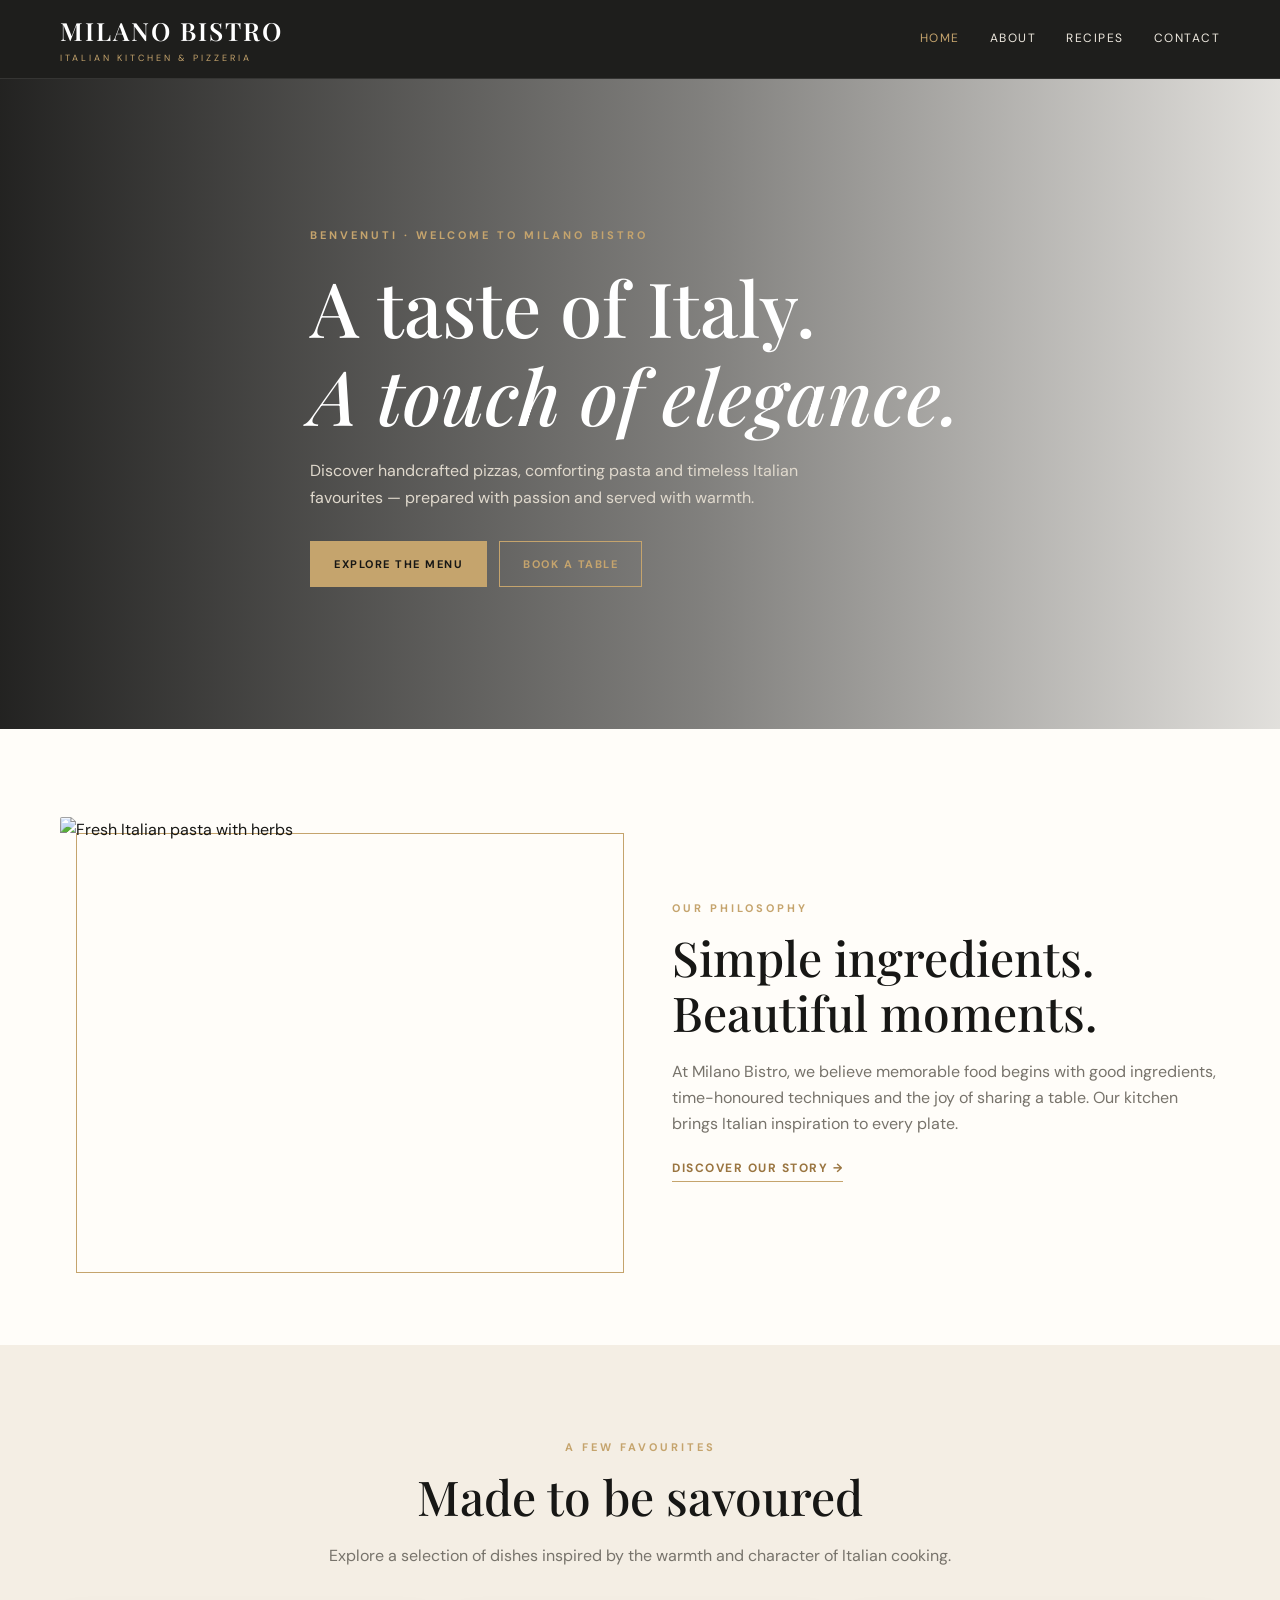
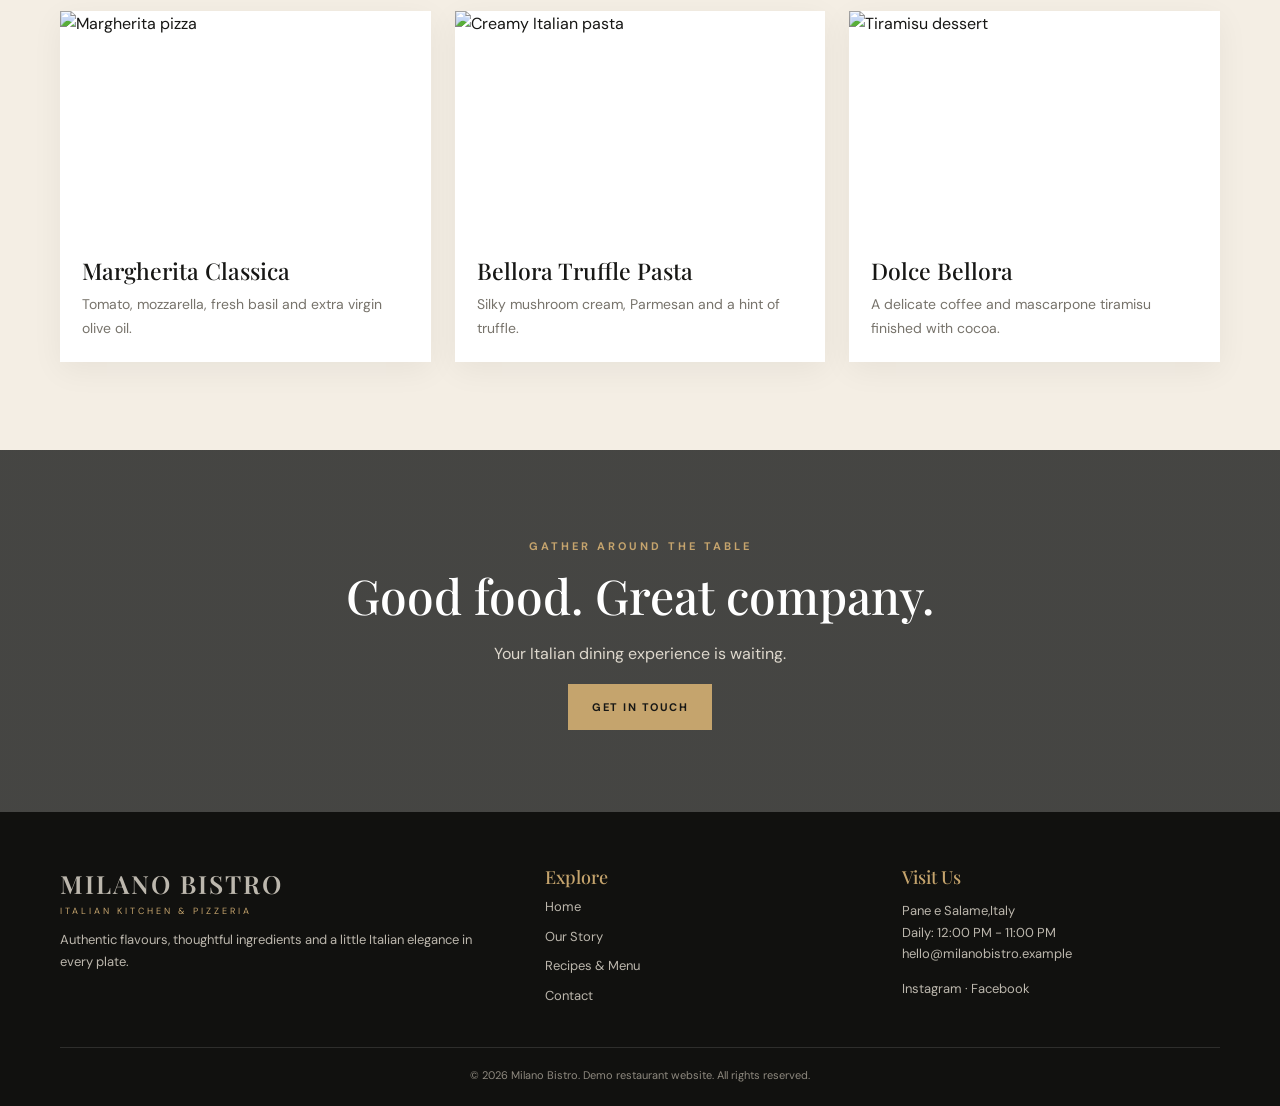
==== Milano bistro/index.html @ 6fd8dcc9 "changes were made in the names" ====
<!DOCTYPE html>
<html lang="en">
<head>
  <meta charset="UTF-8">
  <meta name="viewport" content="width=device-width, initial-scale=1.0">
  <meta name="description" content="Milano Bistro Italian Kitchen & Pizzeria — authentic Italian flavours with a contemporary touch.">
  <title>Home | MILANO BISTRO</title>
  <link rel="stylesheet" href="style.css">
</head>
<body>

<header class="site-header">
  <div class="container nav-wrap">
    <a class="brand" href="index.html"><strong>MILANO BISTRO</strong><span>ITALIAN KITCHEN & PIZZERIA</span></a>
    <button class="nav-toggle" aria-label="Open navigation" onclick="document.querySelector('.nav-links').classList.toggle('open')">MENU ☰</button>
    <nav class="nav-links">
      <a class="active" href="index.html">Home</a>
      <a class="" href="aboutus.html">About</a>
      <a class="" href="recipes.html">Recipes</a>
      <a class="" href="contactus.html">Contact</a>
    </nav>
  </div>
</header>

<main>
  <section class="hero">
    <div class="container hero-content">
      <span class="eyebrow">Benvenuti · Welcome to Milano Bistro</span>
      <h1>A taste of Italy.<br><em>A touch of elegance.</em></h1>
      <p>Discover handcrafted pizzas, comforting pasta and timeless Italian favourites — prepared with passion and served with warmth.</p>
      <div class="hero-actions"><a class="btn" href="recipes.html">Explore the menu</a><a class="btn btn-outline" href="contactus.html">Book a table</a></div>
    </div>
  </section>
  <section class="section">
    <div class="container split">
      <div class="photo-frame"><img src="https://images.unsplash.com/photo-1473093295043-cdd812d0e601?auto=format&fit=crop&w=1000&q=85" alt="Fresh Italian pasta with herbs"></div>
      <div><span class="eyebrow">Our philosophy</span><h2>Simple ingredients.<br>Beautiful moments.</h2><p>At Milano Bistro, we believe memorable food begins with good ingredients, time-honoured techniques and the joy of sharing a table. Our kitchen brings Italian inspiration to every plate.</p><a class="text-link" href="aboutus.html">Discover our story →</a></div>
    </div>
  </section>
  <section class="section section-cream">
    <div class="container">
      <div class="section-heading"><span class="eyebrow">A few favourites</span><h2>Made to be savoured</h2><p>Explore a selection of dishes inspired by the warmth and character of Italian cooking.</p></div>
      <div class="grid">
        <article class="card"><img src="https://images.unsplash.com/photo-1574071318508-1cdbab80d002?auto=format&fit=crop&w=900&q=85" alt="Margherita pizza"><div class="card-body"><h3>Margherita Classica</h3><p>Tomato, mozzarella, fresh basil and extra virgin olive oil.</p></div></article>
        <article class="card"><img src="https://images.unsplash.com/photo-1551183053-bf91a1d81141?auto=format&fit=crop&w=900&q=85" alt="Creamy Italian pasta"><div class="card-body"><h3>Bellora Truffle Pasta</h3><p>Silky mushroom cream, Parmesan and a hint of truffle.</p></div></article>
        <article class="card"><img src="https://images.unsplash.com/photo-1571877227200-a0d98ea607e9?auto=format&fit=crop&w=900&q=85" alt="Tiramisu dessert"><div class="card-body"><h3>Dolce Bellora</h3><p>A delicate coffee and mascarpone tiramisu finished with cocoa.</p></div></article>
      </div>
    </div>
  </section>
  <section class="cta-band"><span class="eyebrow">Gather around the table</span><h2>Good food. Great company.</h2><p>Your Italian dining experience is waiting.</p><a class="btn" href="contactus.html">Get in touch</a></section>
</main>

<footer class="site-footer">
  <div class="container">
    <div class="footer-grid">
      <div><a class="brand" href="index.html"><strong>MILANO BISTRO</strong><span>ITALIAN KITCHEN & PIZZERIA</span></a><p>Authentic flavours, thoughtful ingredients and a little Italian elegance in every plate.</p></div>
      <div><h3>Explore</h3><div class="footer-links"><a href="index.html">Home</a><a href="aboutus.html">Our Story</a><a href="recipes.html">Recipes & Menu</a><a href="contactus.html">Contact</a></div></div>
      <div><h3>Visit Us</h3><p>Pane e Salame,Italy<br>Daily: 12:00 PM - 11:00 PM<br>hello@milanobistro.example</p><p>Instagram · Facebook</p></div>
    </div>
    <div class="copyright">© 2026 Milano Bistro. Demo restaurant website. All rights reserved.</div>
  </div>
</footer>
</body>
</html>
---- Milano bistro/style.css ----
@import url('https://fonts.googleapis.com/css2?family=DM+Sans:wght@400;500;600;700&family=Playfair+Display:wght@500;600;700&display=swap');

:root {
  --ink: #171715;
  --ink-soft: #24231f;
  --gold: #c5a46d;
  --cream: #f4eee4;
  --paper: #fffdf9;
  --muted: #77736b;
  --line: rgba(23,23,21,.13);
  --serif: 'Playfair Display', Georgia, serif;
  --sans: 'DM Sans', Arial, sans-serif;
}
* { box-sizing: border-box; }
html { scroll-behavior: smooth; }
body { margin: 0; color: var(--ink); background: var(--paper); font-family: var(--sans); line-height: 1.65; }
img { display: block; width: 100%; object-fit: cover; }
a { color: inherit; text-decoration: none; }
button, input, textarea { font: inherit; }
.container { width: min(1160px, calc(100% - 44px)); margin: auto; }
.site-header { position: sticky; top: 0; z-index: 20; background: rgba(23,23,21,.97); color: white; border-bottom: 1px solid rgba(255,255,255,.1); backdrop-filter: blur(12px); }
.nav-wrap { min-height: 78px; display: flex; align-items: center; justify-content: space-between; gap: 24px; }
.brand { display: flex; flex-direction: column; line-height: 1.05; }
.brand strong { font: 600 25px var(--serif); letter-spacing: 2px; }
.brand span { color: var(--gold); font-size: 9px; letter-spacing: 3px; margin-top: 7px; }
.nav-links { display: flex; align-items: center; gap: 30px; }
.nav-links a { font-size: 12px; letter-spacing: 1.5px; text-transform: uppercase; color: #eee9df; transition: color .2s; }
.nav-links a:hover, .nav-links a.active { color: var(--gold); }
.nav-toggle { display: none; background: none; border: 1px solid rgba(255,255,255,.35); color: white; padding: 8px 11px; border-radius: 3px; cursor: pointer; }
.btn { display: inline-block; padding: 13px 23px; border: 1px solid var(--gold); background: var(--gold); color: #171715; font-size: 11px; font-weight: 700; letter-spacing: 1.5px; text-transform: uppercase; transition: .2s; cursor: pointer; }
.btn:hover { background: transparent; color: var(--gold); }
.btn-outline { background: transparent; color: var(--gold); }
.btn-outline:hover { background: var(--gold); color: var(--ink); }
.eyebrow { color: var(--gold); font-size: 11px; font-weight: 700; letter-spacing: 3px; text-transform: uppercase; }
h1,h2,h3 { font-family: var(--serif); font-weight: 500; line-height: 1.15; }
h1 { font-size: clamp(43px, 7vw, 76px); margin: 16px 0 20px; }
h2 { font-size: clamp(32px, 4vw, 48px); margin: 10px 0 18px; }
h3 { font-size: 23px; margin: 0 0 9px; }
p { color: var(--muted); }
.hero { min-height: 650px; display: flex; align-items: center; color: white; background: linear-gradient(90deg, rgba(13,13,12,.91), rgba(13,13,12,.52) 55%, rgba(13,13,12,.12)), url('https://images.unsplash.com/photo-1498837167922-ddd27525d352?auto=format&fit=crop&w=2000&q=85') center/cover; }
.hero-content { max-width: 660px; padding: 100px 0; }
.hero p { color: #e0d9cd; max-width: 520px; font-size: 16px; margin-bottom: 30px; }
.hero-actions { display: flex; flex-wrap: wrap; gap: 12px; }
.section { padding: 88px 0; }
.section-cream { background: var(--cream); }
.section-dark { background: var(--ink); color: white; }
.section-dark p { color: #c1bcb2; }
.section-heading { text-align: center; max-width: 650px; margin: 0 auto 42px; }
.split { display: grid; grid-template-columns: 1fr 1fr; gap: 64px; align-items: center; }
.photo-frame { position: relative; min-height: 420px; }
.photo-frame img { height: 440px; border-radius: 2px; }
.photo-frame:after { content: ''; position: absolute; inset: 16px -16px -16px 16px; border: 1px solid var(--gold); z-index: -1; }
.text-link { color: #9a7540; font-size: 12px; font-weight: 700; letter-spacing: 1.5px; text-transform: uppercase; border-bottom: 1px solid var(--gold); padding-bottom: 5px; }
.grid { display: grid; grid-template-columns: repeat(3, 1fr); gap: 24px; }
.card { background: white; box-shadow: 0 8px 30px rgba(0,0,0,.055); }
.card img { height: 225px; }
.card-body { padding: 22px; }
.card-body p { font-size: 14px; margin: 0; }
.price { color: #9a7540; font-weight: 700; font-size: 13px; }
.menu-row { display: flex; justify-content: space-between; gap: 18px; padding: 18px 0; border-bottom: 1px solid var(--line); }
.menu-row p { margin: 4px 0 0; font-size: 13px; }
.menu-row strong { white-space: nowrap; color: #9a7540; }
.cta-band { background: linear-gradient(rgba(17,17,15,.78),rgba(17,17,15,.78)), url('https://images.unsplash.com/photo-1414235077428-338989a2e8c0?auto=format&fit=crop&w=1800&q=85') center/cover; color: white; text-align: center; padding: 82px 20px; }
.cta-band p { color: #ded8cd; }
.page-hero { min-height: 340px; display: grid; place-items: center; text-align: center; color: white; background: linear-gradient(rgba(18,18,16,.68),rgba(18,18,16,.68)), url('https://images.unsplash.com/photo-1414235077428-338989a2e8c0?auto=format&fit=crop&w=1800&q=85') center/cover; padding: 70px 20px; }
.page-hero h1 { font-size: clamp(42px,6vw,64px); margin: 12px 0; }
.page-hero p { color: #e0d9cd; max-width: 600px; margin: auto; }
.values { display: grid; grid-template-columns: repeat(3,1fr); gap: 20px; margin-top: 35px; }
.value { border: 1px solid var(--line); padding: 26px; text-align: center; }
.value .number { color: var(--gold); font: 32px var(--serif); }
.recipe-card img { height: 235px; }
.recipe-meta { color: #9a7540; font-size: 10px; letter-spacing: 1.5px; text-transform: uppercase; font-weight: 700; }
.recipe-detail { background: var(--cream); padding: 18px; margin-top: 15px; font-size: 13px; }
.recipe-detail strong { color: var(--ink); }
.contact-layout { display: grid; grid-template-columns: .85fr 1.15fr; gap: 55px; }
.contact-info { background: var(--ink); color: white; padding: 36px; }
.contact-info p { color: #c1bcb2; }
.info-item { margin: 24px 0; }
.info-item strong { display: block; color: var(--gold); font-size: 11px; letter-spacing: 1.5px; text-transform: uppercase; }
.form-card { padding: 35px; background: white; box-shadow: 0 8px 35px rgba(0,0,0,.06); }
.form-grid { display: grid; grid-template-columns: 1fr 1fr; gap: 18px; }
.field { margin-bottom: 18px; }
.field.full { grid-column: 1/-1; }
label { display: block; font-size: 11px; letter-spacing: 1px; text-transform: uppercase; margin-bottom: 7px; font-weight: 700; }
input, textarea { width: 100%; padding: 13px 14px; border: 1px solid #ddd8cf; background: #fffdf9; outline: none; }
input:focus, textarea:focus { border-color: var(--gold); }
textarea { min-height: 130px; resize: vertical; }
.site-footer { background: #11110f; color: white; padding: 55px 0 22px; }
.footer-grid { display: grid; grid-template-columns: 1.4fr 1fr 1fr; gap: 40px; padding-bottom: 35px; }
.site-footer p, .site-footer a { color: #bcb7ad; font-size: 13px; }
.site-footer h3 { font-size: 18px; color: var(--gold); }
.footer-links { display: grid; gap: 8px; }
.copyright { border-top: 1px solid rgba(255,255,255,.12); padding-top: 18px; text-align: center; color: #8e897f; font-size: 11px; }
@media (max-width: 800px) {
  .nav-wrap { min-height: 70px; }
  .nav-toggle { display: block; }
  .nav-links { display: none; position: absolute; top: 70px; left: 0; right: 0; padding: 22px; background: var(--ink); flex-direction: column; align-items: flex-start; gap: 20px; border-top: 1px solid rgba(255,255,255,.12); }
  .nav-links.open { display: flex; }
  .split, .contact-layout { grid-template-columns: 1fr; gap: 38px; }
  .grid { grid-template-columns: repeat(2,1fr); }
  .footer-grid { grid-template-columns: 1fr 1fr; }
  .hero { min-height: 570px; }
}
@media (max-width: 540px) {
  .container { width: min(100% - 32px, 1160px); }
  .section { padding: 64px 0; }
  .grid, .values, .footer-grid, .form-grid { grid-template-columns: 1fr; }
  .hero { min-height: 590px; background-position: 60% center; }
  .hero-content { padding: 80px 0; }
  .photo-frame { min-height: 300px; margin-right: 12px; }
  .photo-frame img { height: 320px; }
  .form-card, .contact-info { padding: 25px 20px; }
  .field.full { grid-column: auto; }
}
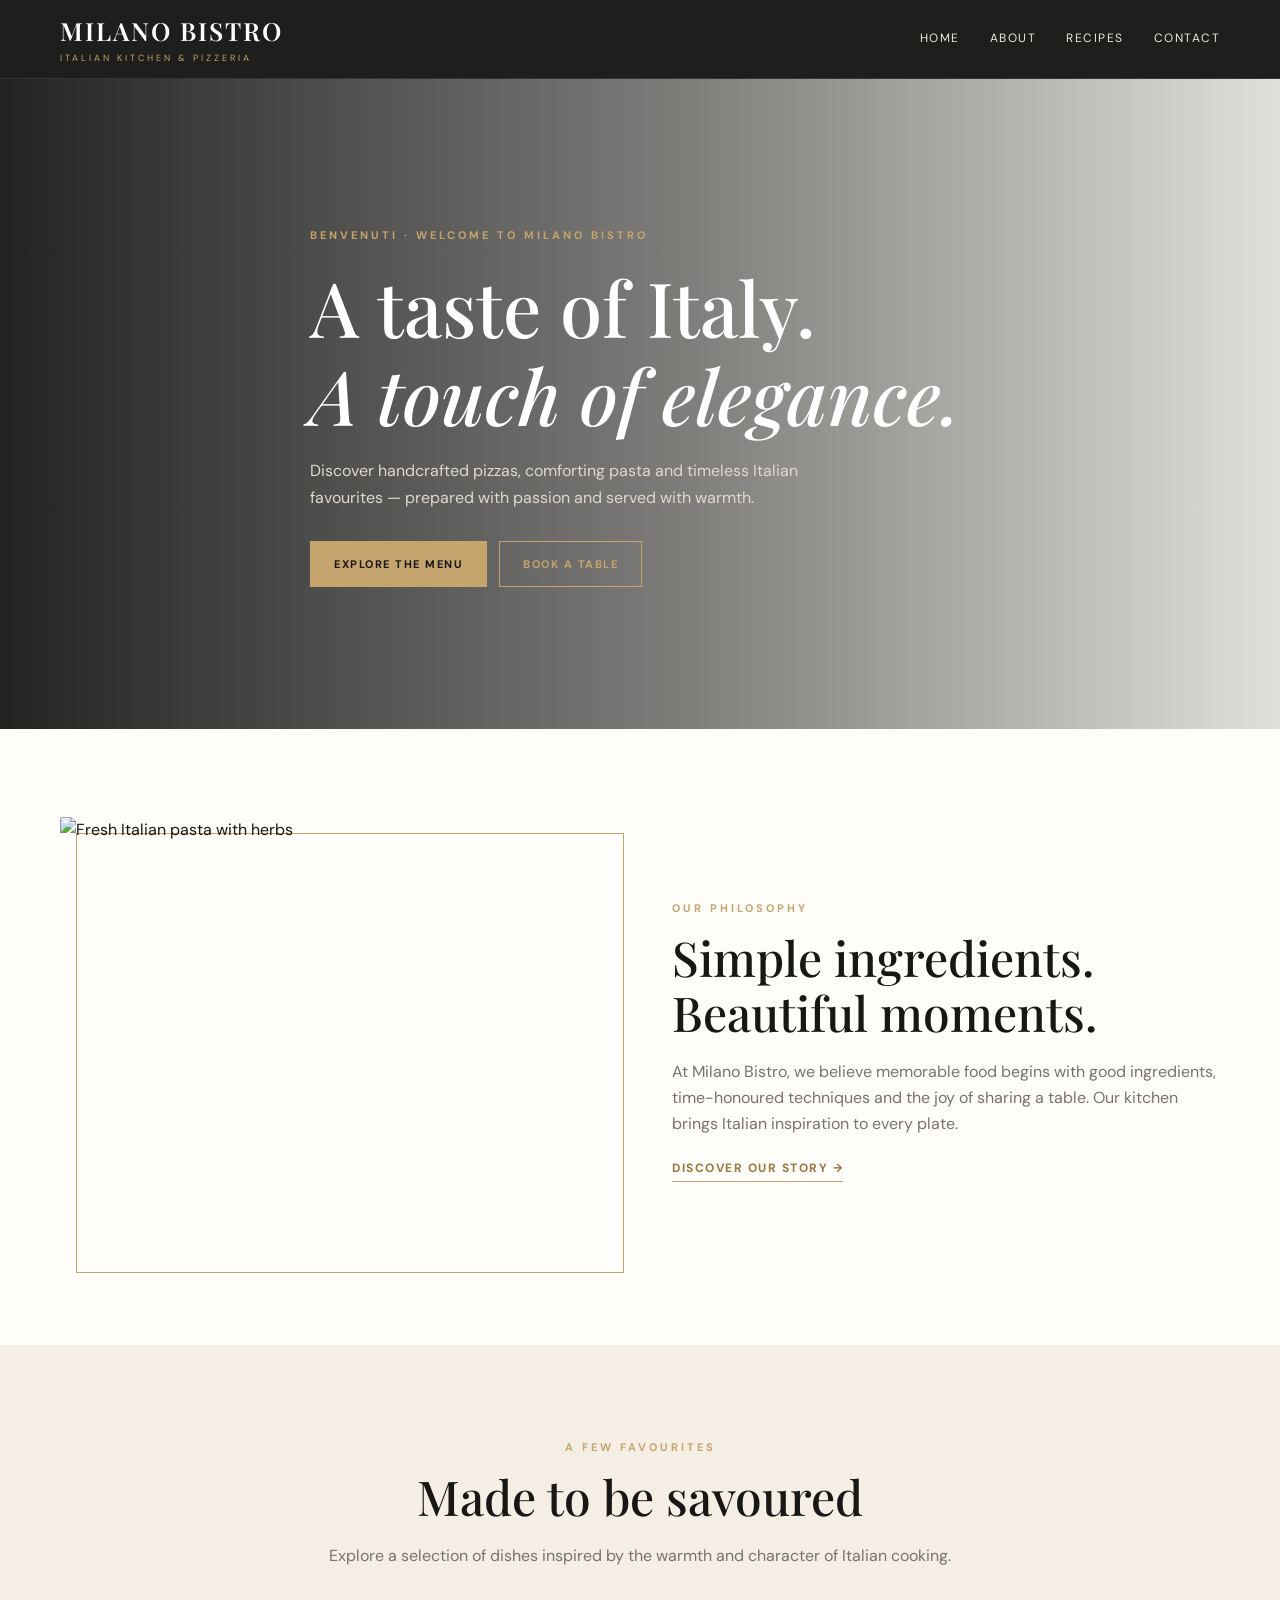
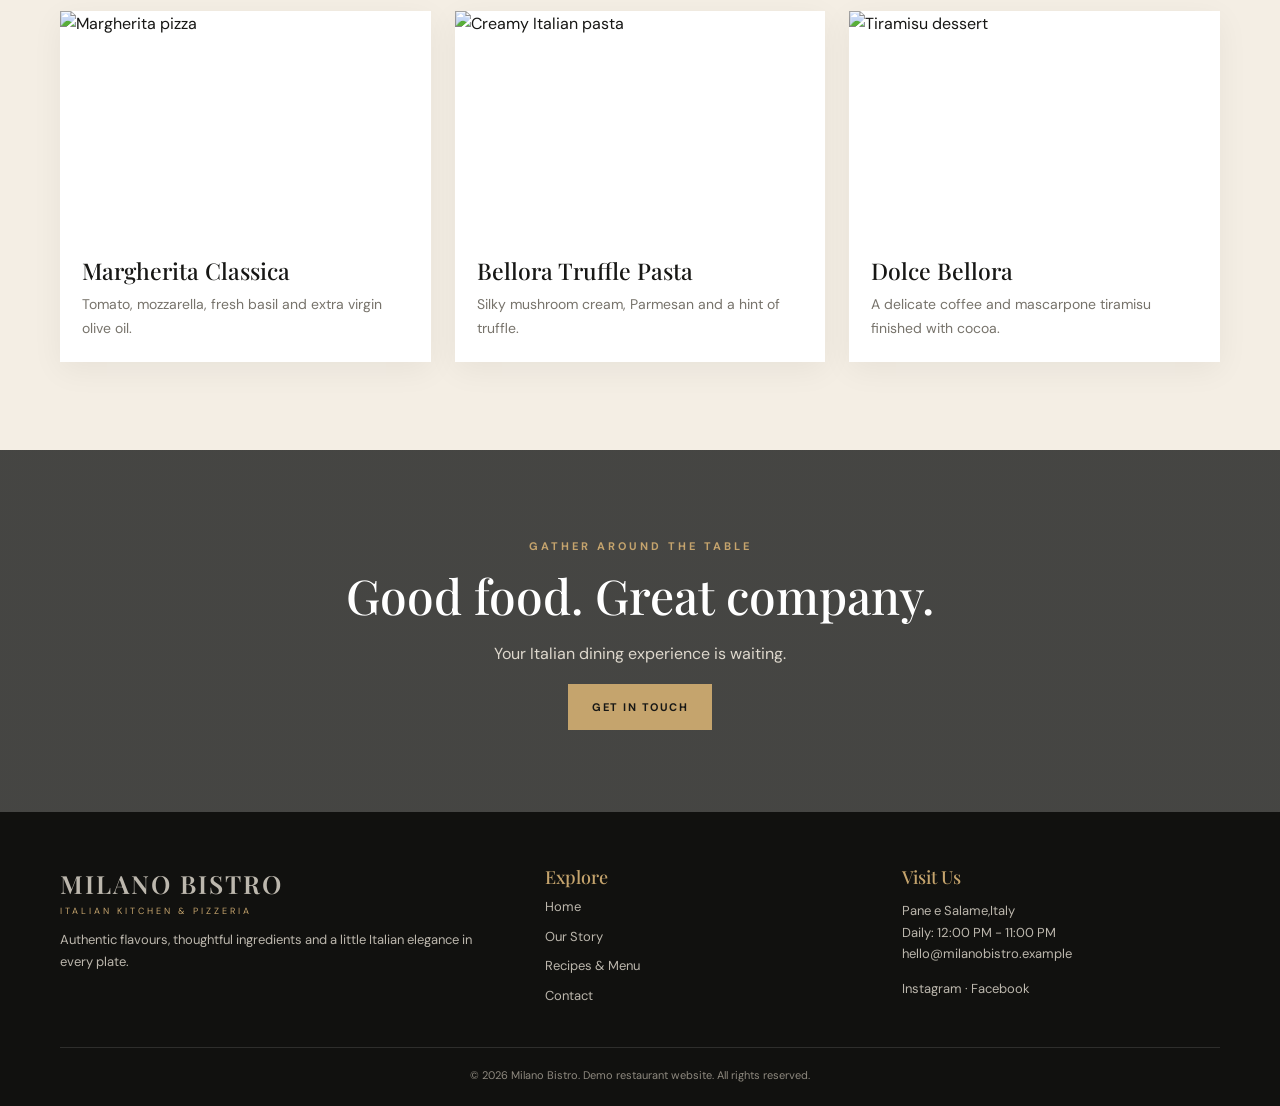
==== commit df9c6890: "Fix navigation links in index.html" ====
--- a/Milano bistro/index.html
+++ b/Milano bistro/index.html
@@ -14,10 +14,10 @@
     <a class="brand" href="index.html"><strong>MILANO BISTRO</strong><span>ITALIAN KITCHEN & PIZZERIA</span></a>
     <button class="nav-toggle" aria-label="Open navigation" onclick="document.querySelector('.nav-links').classList.toggle('open')">MENU ☰</button>
     <nav class="nav-links">
-      <a class="active" href="index.html">Home</a>
-      <a class="" href="aboutus.html">About</a>
-      <a class="" href="recipes.html">Recipes</a>
-      <a class="" href="contactus.html">Contact</a>
+      <a href="index.html">Home</a>
+      <a href="aboutus.html">About</a>
+      <a href="recipes.html">Recipes</a>
+      <a href="contactus.html">Contact</a>
     </nav>
   </div>
 </header>
@@ -61,4 +61,4 @@
   </div>
 </footer>
 </body>
-</html>+</html>
